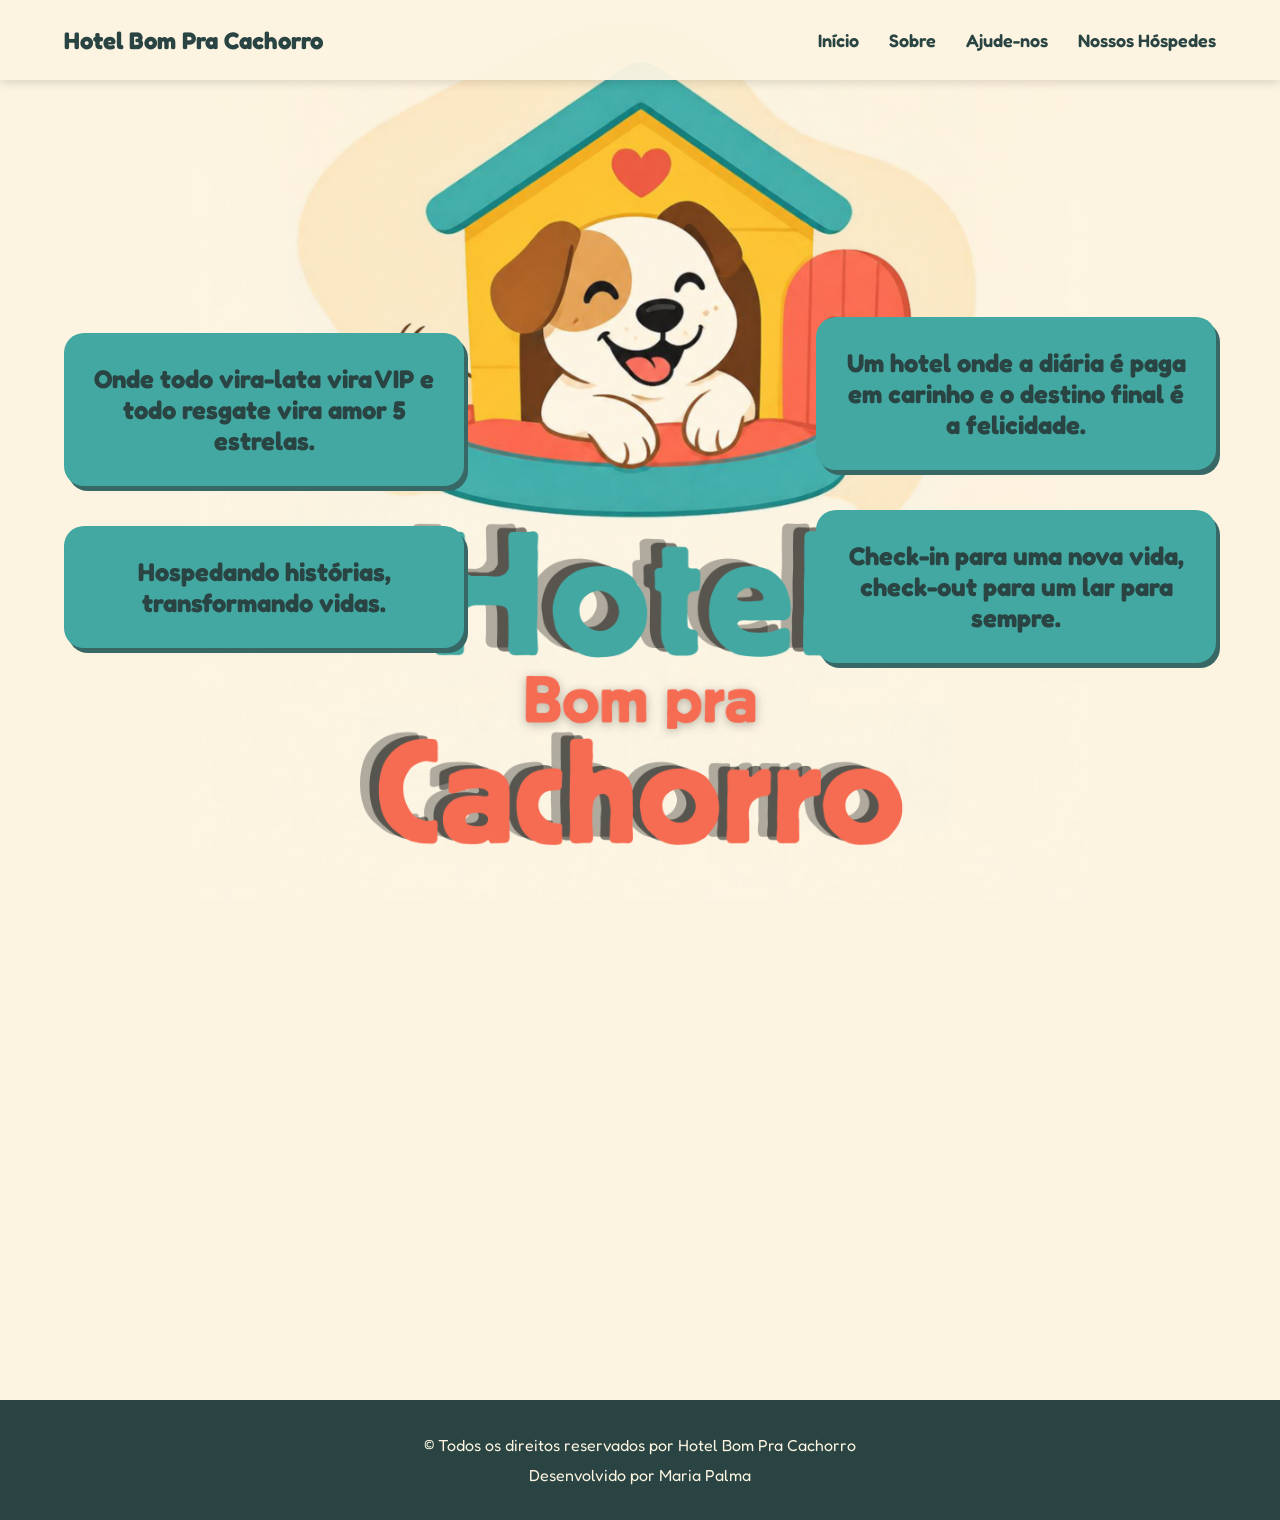
==== apoio.html @ 2344f5b2 "Add files via upload" ====
<!DOCTYPE html>
<html lang="pt-BR">

<head>
    <meta charset="UTF-8">
    <meta name="viewport" content="width=device-width, initial-scale=1.0">

    <link rel="stylesheet" href="style.css">

    <link rel="preconnect" href="https://fonts.googleapis.com">
    <link rel="preconnect" href="https://fonts.gstatic.com" crossorigin>

    <link href="https://fonts.googleapis.com/css2?family=Fredoka:wght@300..700&display=swap" rel="stylesheet">

    <title>Hotel Bom Pra Cachorro</title>
</head>

<body>

    <header>

        <nav>
            <div class="logo">
                Hotel Bom Pra Cachorro
            </div>

            <div class="menu">
                <a href="index.html">Início</a>
                <a href="#sobre">Sobre</a>
                <a href="apoio.html">Ajude-nos</a>
                <a href="cachorros.html">Nossos Hóspedes</a>
            </div>
        </nav>


        <section class="inicio">

            <div class="esquerda">

                <h1>
                    Onde todo vira-lata vira VIP
                    e todo resgate vira amor 5 estrelas.
                </h1>

                <h1>
                    Hospedando histórias,
                    transformando vidas.
                </h1>

            </div>


            <div class="direita">

                <h1>
                    Um hotel onde a diária é paga em carinho
                    e o destino final é a felicidade.
                </h1>

                <h1>
                    Check-in para uma nova vida,
                    check-out para um lar para sempre.
                </h1>

            </div>

        </section>

    </header>


    <main>

        <section id="sobre">
 
        </section>

    </main>

    <footer id="contato">
        <p>© Todos os direitos reservados por Hotel Bom Pra Cachorro</p>
        <p>Desenvolvido por Maria Palma</p>
    </footer>

</body>

</html>
---- style.css ----
* {
    margin: 0;
    padding: 0;
    box-sizing: border-box;
}
html {
    scroll-behavior: smooth;
}


body {
    font-family: "Fredoka", sans-serif;
    background-color: #fcf4e1;
    color: #294442;
}

/* PÁGINA INICIO E SOBRE E GERAIS */

/*HEADER*/

header {
    min-height: 100vh;

    background-color: #fcf4e1;
    background-image: url("./img/logo.png");
    background-repeat: no-repeat;
    background-position: center;
    background-size: contain;

    position: relative;
}


/*NAV*/

nav {
    position: sticky;
    top: 0;
    z-index: 1000;

    width: 100%;
    min-height: 80px;

    display: flex;
    align-items: center;
    justify-content: space-between;

    padding: 15px 5%;

    background-color: rgba(252, 244, 225, 0.95);

    box-shadow: 0 2px 10px rgba(0, 0, 0, 0.15);
}


/* LOGO / NOME */

.logo {
    font-size: 24px;
    font-weight: 700;

    color: #294442;

    white-space: nowrap;
}


/* MENU */

.menu {
    display: flex;
    align-items: center;
    gap: 30px;
}


.menu a {
    color: #294442;

    text-decoration: none;

    font-size: 18px;
    font-weight: 600;

    transition: 0.5s;
}


.menu a:hover {
    color: #f66c52;
}


/*INICIO*/

.inicio {
    min-height: calc(100vh - 80px);

    display: flex;
    justify-content: space-between;
    align-items: center;

    gap: 40px;

    padding: 60px 5%;
}


/*TEXTOS LATERAIS*/

.esquerda,
.direita {
    width: 35%;

    display: flex;
    flex-direction: column;

    gap: 40px;
}


.esquerda {
    display: flex;
    align-items: flex-start;
    justify-content: space-around;
}


.direita {
    align-items: flex-end;
}


/*FRASES*/

.inicio h1 {
    width: min(400px, 100%);

    padding: 30px;

    font-size: clamp(18px, 2vw, 26px);

    text-align: center;

    color: #294442;

    background-color: #44a8a2;

    border-radius: 20px;

    box-shadow: 4px 5px 0 #376865;

    transition:
        transform 0.3s ease,
        background-color 0.3s ease,
        color 0.3s ease;
}


.inicio h1:hover {
    background-color: #f66c52;

    color: #fcf4e1;

    transform: scale(1.05);
}


/*MAIN*/

main {
    width: 100%;
}


#sobre {
    min-height: 500px;

    padding: 80px 8%;

    display: flex;
    flex-direction: column;
    gap: 10px;

    justify-content: center;
    align-items: center;

    text-align: center;
}

.missao{
    display: flex;
    flex-direction: column;
    padding: 30px;
    gap: 20px;
    font-size: larger;
}

.missao ul{
    display: flex;
    flex-direction: column;
    list-style-type: none;
    align-items: flex-start;
    gap: 10px;
}

ul li::before{
    content: "→ ";

}
#pedido{
    font-size: 25px;
    list-style-type: none;
}

#ajuda{
    display: flex;
    flex-direction: column;
    align-items: center;
    justify-content: center;
    margin-top: 50px;
}

.missao a{
    background-color:#294442;
    padding: 10px;
    width: 170px;
    margin-top: 20px;
    color: #fcf4e1;
    border-radius: 6%;
    box-shadow: 2px 2px 2px 2px #294442;
    text-decoration: none;
    font-size: larger;
    letter-spacing: 2px;

    transition:
    transform 0.3s ease,
    background-color 0.3s ease,
    color 0.3s ease;

}

.missao a:hover{
    background-color: #376865;
    transform: scale(1.05);

}


main h2 {
    margin-bottom: 20px;

    font-size: clamp(28px, 4vw, 45px);
}


main p {
    max-width: 700px;

    font-size: 20px;
    line-height: 1.6;
}


/*FOOTER*/

footer {
    min-height: 120px;

    display: flex;
    align-items: center;
    justify-content: center;
    flex-direction: column;
    gap: 10px;

    padding: 30px;

    text-align: center;

    background-color: #294442;

    color: #fcf4e1;
}



/* APOIO */


/* HÓSPEDES */



/*---IPAD---*/

@media (max-width: 1024px) {

    nav {
        padding: 15px 4%;
    }


    .menu {
        gap: 20px;
    }


    .menu a {
        font-size: 16px;
    }


    .inicio {
        gap: 20px;
        padding: 50px 4%;
        margin-top: -200px;

    }


    .esquerda,
    .direita {
        width: 32%;
    }


    .inicio h1 {
        padding: 25px;

        font-size: 20px;
    }

}


/*---CELULAR---*/

@media (max-width: 768px) {

    header {
        min-height: auto;

        background-size: 80%;
        background-position: center 100px;
    }

    nav {
        min-height: 70px;

        padding: 12px 20px;

        flex-direction: column;

        gap: 10px;
    }

    .logo {
        font-size: 20px;
    }

    .menu {
        width: 100%;

        justify-content: center;

        gap: 15px;
    }

    .menu a {
        font-size: 14px;
    }

    .inicio {
        min-height: auto;

        flex-direction: column;

        padding: 400px 20px 60px;
        margin-top: 195px;

        gap: 30px;
    }


    .esquerda,
    .direita {
        width: 100%;

        align-items: center;

        gap: 25px;
    }


    .inicio h1 {
        width: 100%;

        max-width: 450px;

        padding: 25px;

        font-size: 19px;
    }

    #sobre{
        min-height: 400px;

        padding: 60px 25px;
    }


    main p {
        font-size: 18px;
    }

    footer {
        min-height: 100px;
    }

}
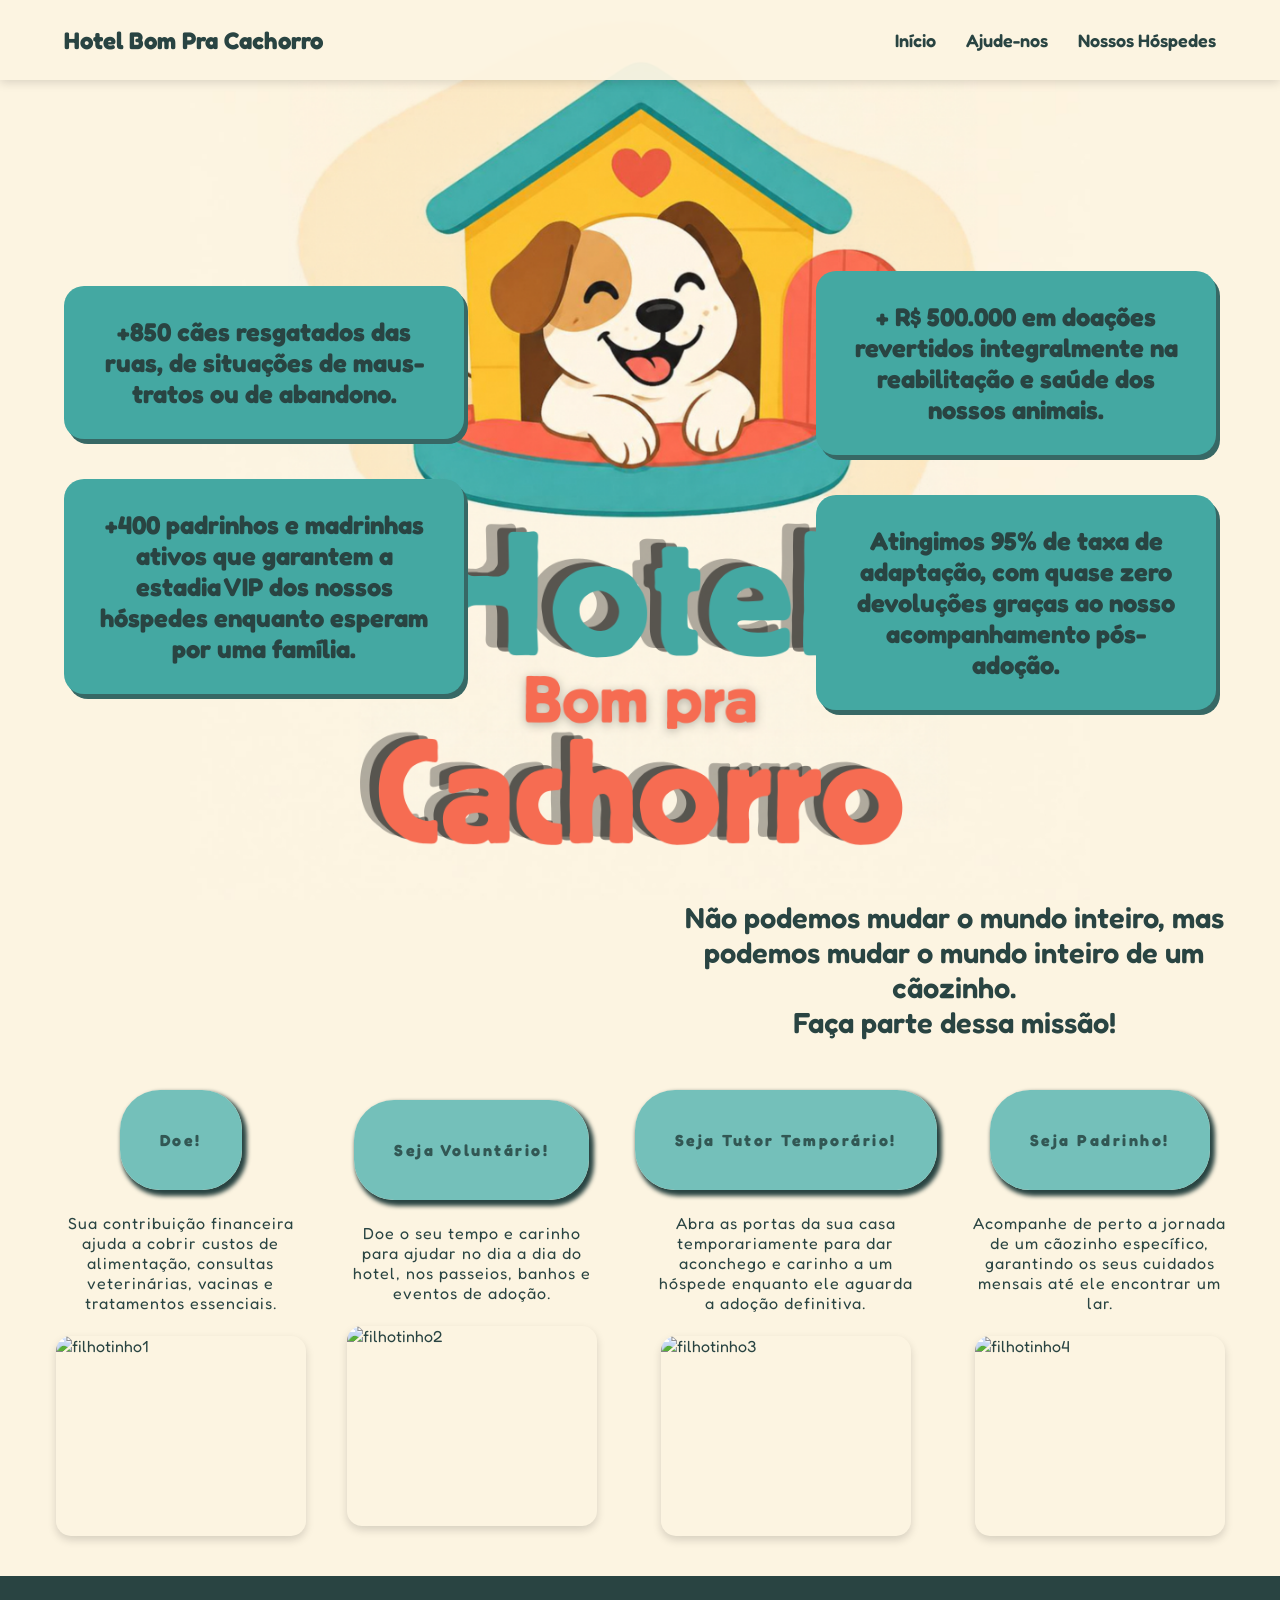
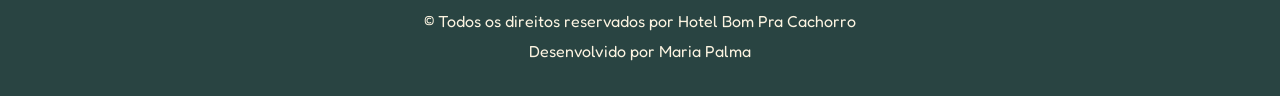
==== commit a448e17e: "Add files via upload" ====
--- a/apoio.html
+++ b/apoio.html
@@ -26,7 +26,6 @@
 
             <div class="menu">
                 <a href="index.html">Início</a>
-                <a href="#sobre">Sobre</a>
                 <a href="apoio.html">Ajude-nos</a>
                 <a href="cachorros.html">Nossos Hóspedes</a>
             </div>
@@ -38,13 +37,13 @@
             <div class="esquerda">
 
                 <h1>
-                    Onde todo vira-lata vira VIP
-                    e todo resgate vira amor 5 estrelas.
+                    +850 cães resgatados das ruas,
+                    de situações de maus-tratos ou de abandono.
                 </h1>
 
                 <h1>
-                    Hospedando histórias,
-                    transformando vidas.
+                    +400 padrinhos e madrinhas ativos que garantem a estadia VIP
+                    dos nossos hóspedes enquanto esperam por uma família.
                 </h1>
 
             </div>
@@ -53,13 +52,13 @@
             <div class="direita">
 
                 <h1>
-                    Um hotel onde a diária é paga em carinho
-                    e o destino final é a felicidade.
+                    + R$ 500.000 em doações revertidos integralmente na
+                    reabilitação e saúde dos nossos animais.
                 </h1>
 
                 <h1>
-                    Check-in para uma nova vida,
-                    check-out para um lar para sempre.
+                    Atingimos 95% de taxa de adaptação, com quase zero devoluções
+                    graças ao nosso acompanhamento pós-adoção.
                 </h1>
 
             </div>
@@ -68,14 +67,57 @@
 
     </header>
 
+    <h1 id="titulo-apoio">
+        Não podemos mudar o mundo inteiro, mas podemos mudar o mundo inteiro de um cãozinho. <br> Faça parte dessa missão!
+    </h1>
 
-    <main>
+    <section class="cards">
 
-        <section id="sobre">
- 
-        </section>
 
-    </main>
+        <div class="card-conteudo">
+            <a href="./apoio/doar.html">Doe!</a>
+            <p>
+                Sua contribuição financeira ajuda a cobrir custos de alimentação, consultas veterinárias, vacinas e
+                tratamentos essenciais.
+            </p>
+            <img src="./img/d1.jpeg" alt="filhotinho1">
+        </div>
+
+        <div class="card-conteudo">
+            <a href="./apoio/voluntario.html">Seja Voluntário!</a>
+            <p>
+                Doe o seu tempo e carinho para ajudar no dia a dia do hotel, nos passeios, banhos e eventos de adoção.
+            </p>
+            <img src="./img/d2.jpg" alt="filhotinho2">
+
+        </div>
+
+        <div class="card-conteudo">
+            <a href="./apoio/lar.html">Seja Tutor Temporário!</a>
+            <p>
+                Abra as portas da sua casa temporariamente para dar aconchego e carinho a um hóspede enquanto ele
+                aguarda a adoção definitiva.
+            </p>
+            <img src="./img/d3.jpg" alt="filhotinho3">
+
+        </div>
+
+        <div class="card-conteudo">
+            <a href="./apoio/padrinho.html">Seja Padrinho!</a>
+            <p>
+                Acompanhe de perto a jornada de um cãozinho específico, garantindo os seus cuidados mensais até ele
+                encontrar um lar.
+            </p>
+                    <img src="./img/d4.jpg" alt="filhotinho4">
+
+        </div>
+
+
+    </section>
+
+
+
+
 
     <footer id="contato">
         <p>© Todos os direitos reservados por Hotel Bom Pra Cachorro</p>
--- a/style.css
+++ b/style.css
@@ -172,36 +172,44 @@
     width: 100%;
 }
 
-
 #sobre {
     min-height: 500px;
-
-    padding: 80px 8%;
-
-    display: flex;
-    flex-direction: column;
-    gap: 10px;
-
+    padding: 60px 20px;
+    display: flex;
+    flex-direction: column;
+    gap: 20px;
     justify-content: center;
     align-items: center;
-
     text-align: center;
 }
 
-.missao{
-    display: flex;
-    flex-direction: column;
-    padding: 30px;
-    gap: 20px;
+.missao {
+    display: flex;
+    flex-direction: column;
+    align-items: center;
+    padding: 10px;
+    gap: 40px;
     font-size: larger;
-}
-
-.missao ul{
+    margin: 30px 0;
+    width: 100%;
+}
+
+.missao ul {
     display: flex;
     flex-direction: column;
     list-style-type: none;
     align-items: flex-start;
     gap: 10px;
+    background-color: #6fbeb9f6;
+    max-width: 650px;
+    width: 100%;      
+    padding: 30px;
+    border-radius: 40px;
+    transition: background-color 0.3s ease;
+}
+
+.missao ul:hover{
+    background-color:#44a8a2;
 }
 
 ul li::before{
@@ -218,7 +226,7 @@
     flex-direction: column;
     align-items: center;
     justify-content: center;
-    margin-top: 50px;
+    margin-top: 60px;
 }
 
 .missao a{
@@ -227,7 +235,7 @@
     width: 170px;
     margin-top: 20px;
     color: #fcf4e1;
-    border-radius: 6%;
+    border-radius: 40px;
     box-shadow: 2px 2px 2px 2px #294442;
     text-decoration: none;
     font-size: larger;
@@ -286,8 +294,335 @@
 
 /* APOIO */
 
+#titulo-apoio{
+    text-align: center;
+    font-weight: 600;
+    font-size: 29px;
+    width: 20em;
+    margin-left: 22.9em;
+    margin-bottom: 50px;
+}
+
+.cards{
+    display: flex;
+    gap: 10px;
+    justify-content: space-around;
+
+
+margin: 40px;
+}
+
+.cards a{
+    background-color: #6fbeb9f6;
+    text-decoration: none;
+    color: #325754;
+    font-weight: 700;
+    border-radius: 40px;
+    box-shadow: 3px 4px 4px 2px #294442;
+    padding: 40px;
+    letter-spacing: 2.5px;
+
+    
+}
+.card-conteudo img {
+    width: 250px;          
+    height: 200px;         
+    object-fit: cover;      
+    border-radius: 15px;  
+    box-shadow: 0 4px 8px rgba(0, 0, 0, 0.15); 
+}
+
+.card-conteudo{
+    display: flex;
+    flex-direction: column;
+    justify-content: center;
+    align-items: center;
+    gap: 23px;
+}
+
+.cards a:hover{
+background-color: #44a8a2;
+}
+.card-conteudo p {
+    width: 16em;
+    text-align: center;
+    letter-spacing: 1px;
+}
+
+.apoio-form-page {
+    margin: 0;
+    padding: 0;
+    box-sizing: border-box;
+    font-family: "Fredoka", sans-serif;
+    background-color: #fcf4e1;
+    color: #294442;
+    min-height: 100vh;
+}
+
+.apoio-form-page *,
+.apoio-form-page *::before,
+.apoio-form-page *::after {
+    box-sizing: border-box;
+}
+
+.apoio-form-page a {
+    color: inherit;
+}
+
+.apoio-form-header {
+    width: 100%;
+    background-color: #fcf4e1;
+    border-bottom: 3px solid #44a8a2;
+}
+
+.apoio-form-nav {
+    width: 100%;
+    min-height: 78px;
+    padding: 15px 6%;
+    display: flex;
+    align-items: center;
+    justify-content: space-between;
+    gap: 25px;
+}
+
+.apoio-form-logo {
+    font-size: 24px;
+    font-weight: 700;
+    white-space: nowrap;
+}
+
+.apoio-form-menu {
+    display: flex;
+    align-items: center;
+    gap: 22px;
+    flex-wrap: wrap;
+    justify-content: flex-end;
+}
+
+.apoio-form-menu-link {
+    text-decoration: none;
+    font-size: 17px;
+    font-weight: 600;
+    transition: 0.3s;
+}
+
+.apoio-form-menu-link:hover {
+    color: #f66c52;
+}
+
+.apoio-form-main {
+    width: min(100% - 40px, 1050px);
+    margin: 0 auto;
+    padding: 55px 0 70px;
+}
+
+.apoio-form-intro {
+    text-align: center;
+    margin-bottom: 35px;
+}
+
+.apoio-form-titulo {
+    margin: 0 0 15px;
+    font-size: clamp(30px, 5vw, 46px);
+    color: #294442;
+}
+
+.apoio-form-subtitulo {
+    max-width: 720px;
+    margin: 0 auto;
+    font-size: 18px;
+    line-height: 1.6;
+}
+
+.apoio-form-card {
+    background-color: #ffffff;
+    border: 2px solid #6fbeb9;
+    border-radius: 25px;
+    padding: clamp(22px, 4vw, 40px);
+    box-shadow: 5px 6px 0 #376865;
+    margin-bottom: 30px;
+}
+
+.apoio-form-card-title {
+    margin: 0 0 22px;
+    font-size: 27px;
+    color: #294442;
+}
+
+.apoio-form-fieldset {
+    border: 0;
+    margin: 0;
+    padding: 0;
+}
+
+.apoio-form-legend {
+    font-size: 22px;
+    font-weight: 700;
+    margin-bottom: 20px;
+}
+
+.apoio-form-grid {
+    display: grid;
+    grid-template-columns: repeat(2, minmax(0, 1fr));
+    gap: 20px;
+}
+
+.apoio-form-field {
+    display: flex;
+    flex-direction: column;
+    gap: 8px;
+}
+
+.apoio-form-field-full {
+    grid-column: 1 / -1;
+}
+
+.apoio-form-label {
+    font-size: 17px;
+    font-weight: 600;
+}
+
+.apoio-form-input,
+.apoio-form-select,
+.apoio-form-textarea {
+    width: 100%;
+    border: 2px solid #b8d9d6;
+    border-radius: 12px;
+    padding: 13px 15px;
+    background-color: #fcf4e1;
+    color: #294442;
+    font-family: inherit;
+    font-size: 16px;
+    outline: none;
+    transition: 0.3s;
+}
+
+.apoio-form-input:focus,
+.apoio-form-select:focus,
+.apoio-form-textarea:focus {
+    border-color: #44a8a2;
+    box-shadow: 0 0 0 3px rgba(68, 168, 162, 0.15);
+}
+
+.apoio-form-textarea {
+    min-height: 120px;
+    resize: vertical;
+}
+
+.apoio-form-radio-group,
+.apoio-form-check-group {
+    display: flex;
+    flex-wrap: wrap;
+    gap: 12px 22px;
+    padding-top: 5px;
+}
+
+.apoio-form-option {
+    display: flex;
+    align-items: center;
+    gap: 8px;
+    font-size: 16px;
+}
+
+.apoio-form-option input {
+    accent-color: #44a8a2;
+}
+
+.apoio-form-info {
+    background-color: #d9efec;
+    border-left: 6px solid #44a8a2;
+    border-radius: 12px;
+    padding: 18px 20px;
+    margin-bottom: 25px;
+}
+
+.apoio-form-info-title {
+    margin: 0 0 8px;
+    font-size: 21px;
+}
+
+.apoio-form-info-text {
+    margin: 0;
+    line-height: 1.55;
+}
+
+.apoio-form-highlight {
+    background-color: #fff1ed;
+    border: 2px solid #f66c52;
+    border-radius: 15px;
+    padding: 20px;
+    margin-top: 20px;
+}
+
+.apoio-form-highlight-title {
+    margin: 0 0 10px;
+    color: #c84e3a;
+    font-size: 21px;
+}
+
+.apoio-form-highlight-value {
+    display: block;
+    word-break: break-word;
+    font-size: 19px;
+    font-weight: 700;
+}
+
+.apoio-form-submit {
+    display: inline-block;
+    border: 0;
+    border-radius: 35px;
+    padding: 15px 32px;
+    background-color: #294442;
+    color: #fcf4e1;
+    font-family: inherit;
+    font-size: 18px;
+    font-weight: 700;
+    letter-spacing: 1px;
+    cursor: pointer;
+    transition: 0.3s;
+}
+
+.apoio-form-submit:hover {
+    background-color: #f66c52;
+    transform: translateY(-2px);
+}
+
+.apoio-form-actions {
+    display: flex;
+    justify-content: center;
+    margin-top: 30px;
+}
+
+.apoio-form-back {
+    display: inline-block;
+    margin-top: 25px;
+    text-decoration: none;
+    font-weight: 600;
+}
+
+.apoio-form-back:hover {
+    color: #f66c52;
+}
+
+.apoio-form-footer {
+    min-height: 120px;
+    padding: 30px 20px;
+    background-color: #294442;
+    color: #fcf4e1;
+    text-align: center;
+    display: flex;
+    flex-direction: column;
+    justify-content: center;
+    gap: 8px;
+}
+
+.apoio-form-footer-text {
+    margin: 0;
+}
+
 
 /* HÓSPEDES */
+
 
 
 
@@ -376,7 +711,7 @@
         flex-direction: column;
 
         padding: 400px 20px 60px;
-        margin-top: 195px;
+        margin-top: 70px;
 
         gap: 30px;
     }
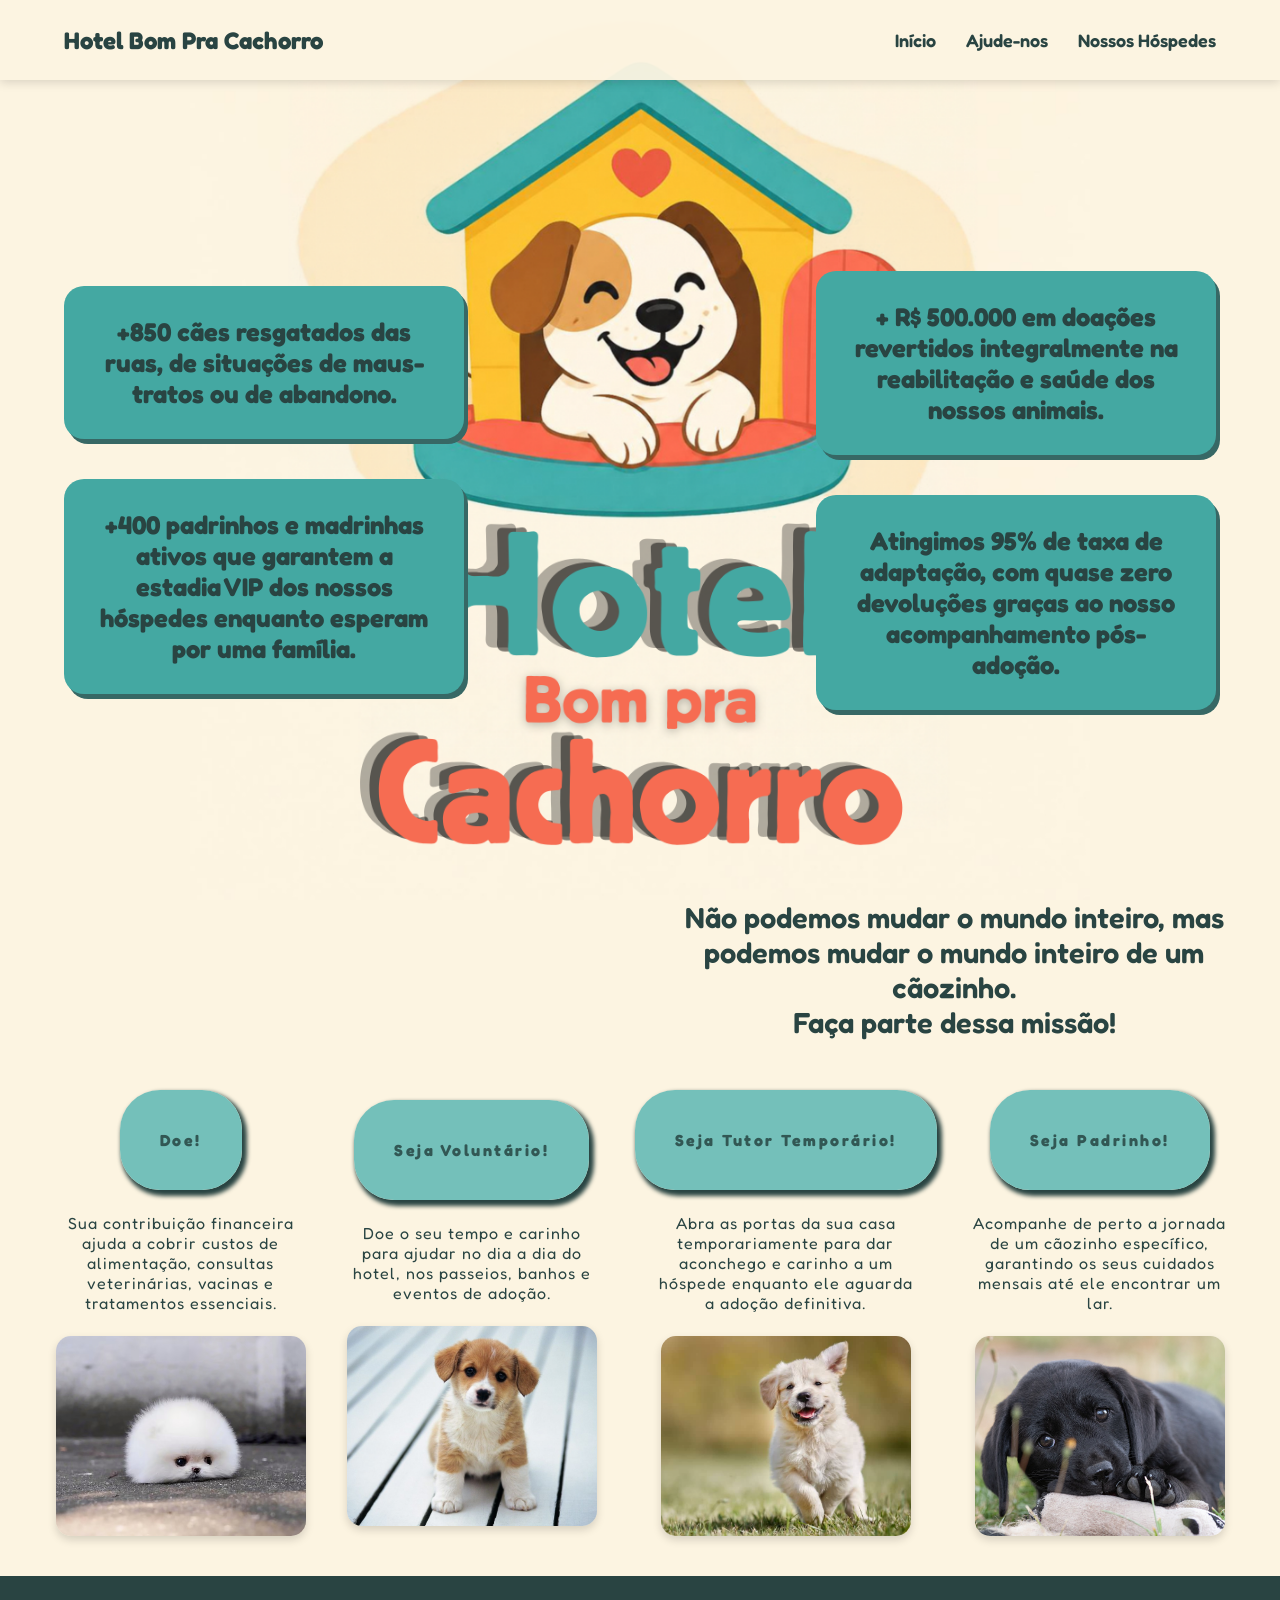
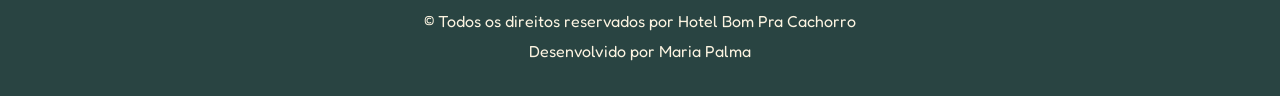
==== commit acb06370: "Add files via upload" ====
--- a/apoio.html
+++ b/apoio.html
@@ -112,12 +112,7 @@
 
         </div>
 
-
     </section>
-
-
-
-
 
     <footer id="contato">
         <p>© Todos os direitos reservados por Hotel Bom Pra Cachorro</p>
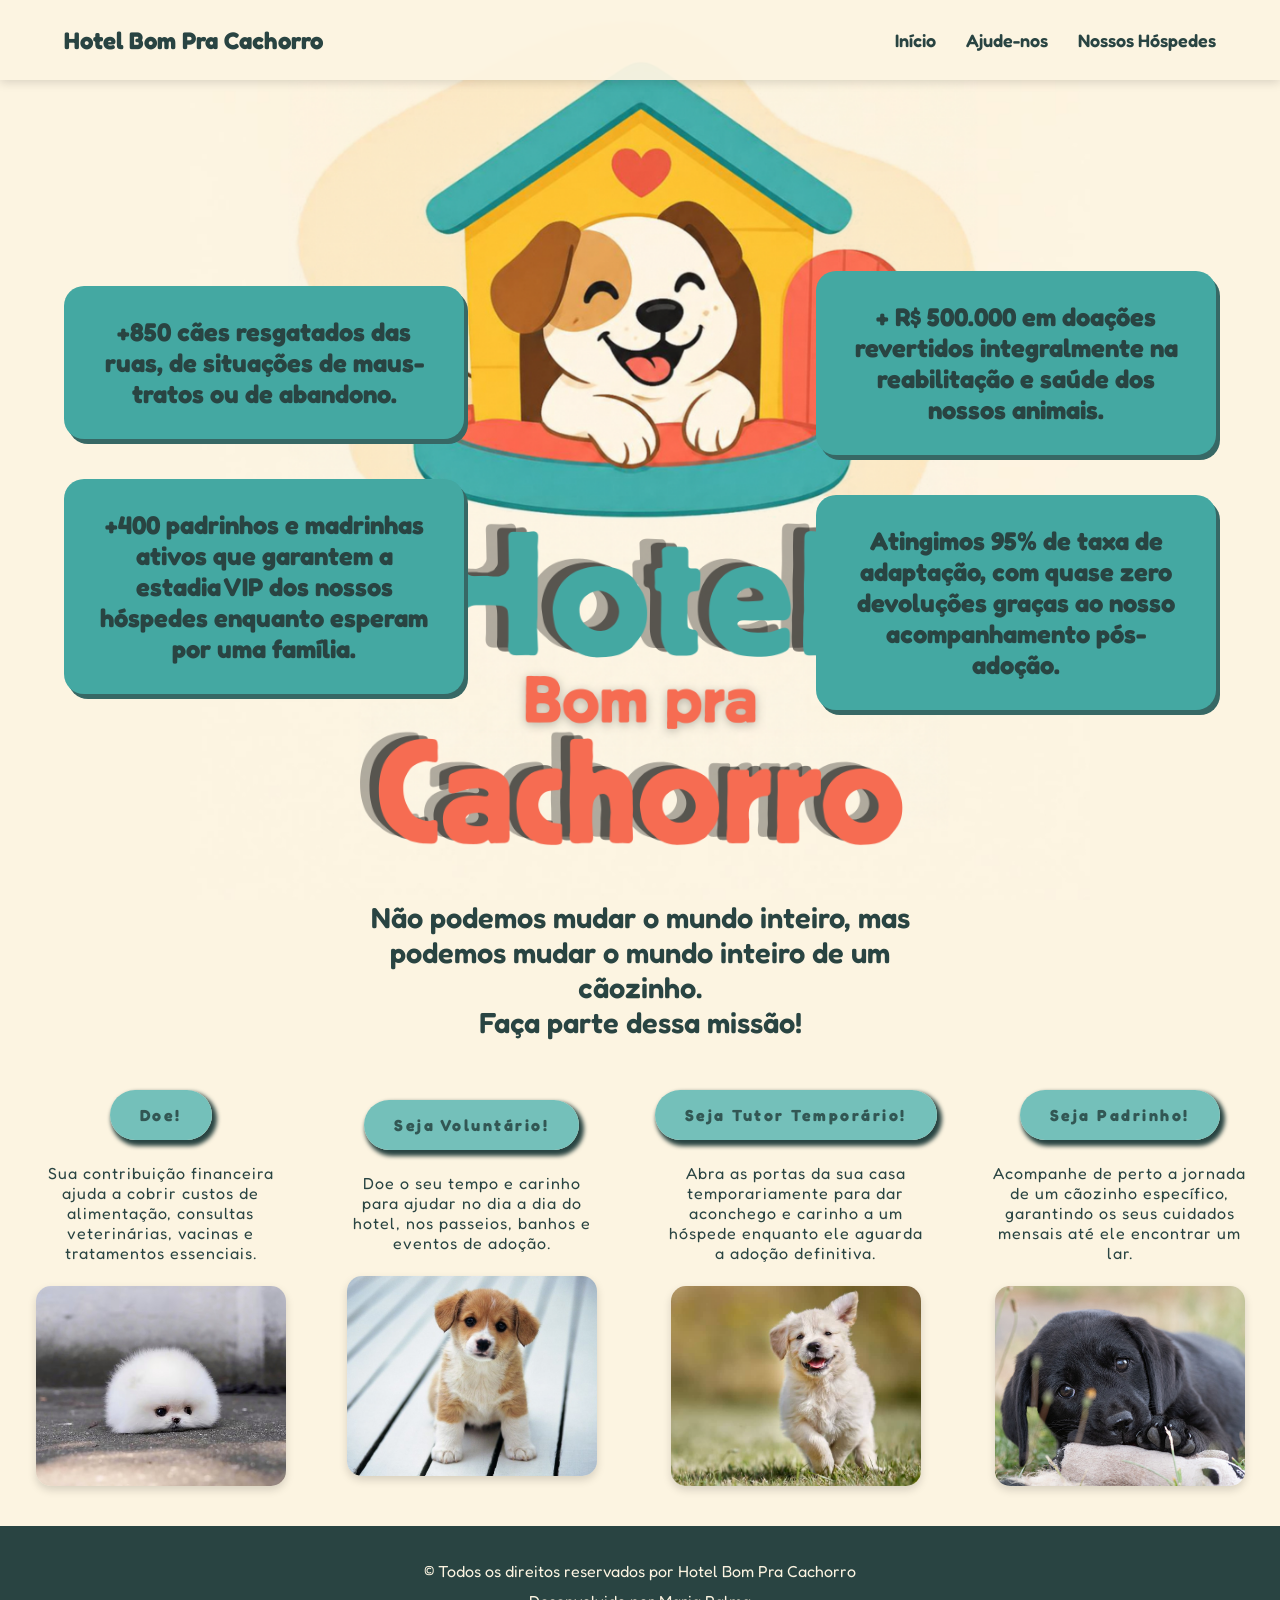
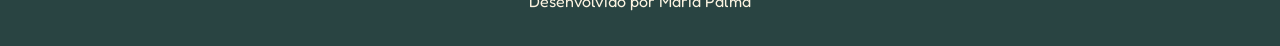
==== commit 945cfb53: "Add files via upload" ====
--- a/apoio.html
+++ b/apoio.html
@@ -27,7 +27,7 @@
             <div class="menu">
                 <a href="index.html">Início</a>
                 <a href="apoio.html">Ajude-nos</a>
-                <a href="cachorros.html">Nossos Hóspedes</a>
+                <a href="./carrossel_cachorro/cachorros.html">Nossos Hóspedes</a>
             </div>
         </nav>
 
--- a/style.css
+++ b/style.css
@@ -6,17 +6,16 @@
 html {
     scroll-behavior: smooth;
 }
-
-
 body {
     font-family: "Fredoka", sans-serif;
     background-color: #fcf4e1;
     color: #294442;
-}
-
-/* PÁGINA INICIO E SOBRE E GERAIS */
-
-/*HEADER*/
+    overflow-x: hidden;
+}
+
+/* ----- PÁGINA INICIO E SOBRE E GERAIS ------ */
+
+/*header*/
 
 header {
     min-height: 100vh;
@@ -31,8 +30,7 @@
 }
 
 
-/*NAV*/
-
+/*nav*/
 nav {
     position: sticky;
     top: 0;
@@ -53,8 +51,7 @@
 }
 
 
-/* LOGO / NOME */
-
+/* logo*/
 .logo {
     font-size: 24px;
     font-weight: 700;
@@ -65,14 +62,12 @@
 }
 
 
-/* MENU */
-
+/* menu */
 .menu {
     display: flex;
     align-items: center;
     gap: 30px;
 }
-
 
 .menu a {
     color: #294442;
@@ -85,14 +80,12 @@
     transition: 0.5s;
 }
 
-
 .menu a:hover {
     color: #f66c52;
 }
 
 
-/*INICIO*/
-
+/*inicio*/
 .inicio {
     min-height: calc(100vh - 80px);
 
@@ -106,8 +99,7 @@
 }
 
 
-/*TEXTOS LATERAIS*/
-
+/*texto lateral*/
 .esquerda,
 .direita {
     width: 35%;
@@ -118,21 +110,18 @@
     gap: 40px;
 }
 
-
 .esquerda {
     display: flex;
     align-items: flex-start;
     justify-content: space-around;
 }
 
-
 .direita {
     align-items: flex-end;
 }
 
 
-/*FRASES*/
-
+/*frases*/
 .inicio h1 {
     width: min(400px, 100%);
 
@@ -156,7 +145,6 @@
         color 0.3s ease;
 }
 
-
 .inicio h1:hover {
     background-color: #f66c52;
 
@@ -166,8 +154,7 @@
 }
 
 
-/*MAIN*/
-
+/*main*/
 main {
     width: 100%;
 }
@@ -254,14 +241,12 @@
 
 }
 
-
 main h2 {
     margin-bottom: 20px;
 
     font-size: clamp(28px, 4vw, 45px);
 }
 
-
 main p {
     max-width: 700px;
 
@@ -270,8 +255,7 @@
 }
 
 
-/*FOOTER*/
-
+/*footer*/
 footer {
     min-height: 120px;
 
@@ -292,24 +276,23 @@
 
 
 
-/* APOIO */
+/* ----- APOIO ----- */
 
 #titulo-apoio{
     text-align: center;
     font-weight: 600;
     font-size: 29px;
-    width: 20em;
-    margin-left: 22.9em;
-    margin-bottom: 50px;
+    width: min(90%, 20em);
+    margin: 0 auto 50px auto;
 }
 
 .cards{
     display: flex;
-    gap: 10px;
+    gap: 30px;
     justify-content: space-around;
-
-
-margin: 40px;
+    flex-wrap: wrap;
+
+    margin: 40px 20px;
 }
 
 .cards a{
@@ -319,9 +302,9 @@
     font-weight: 700;
     border-radius: 40px;
     box-shadow: 3px 4px 4px 2px #294442;
-    padding: 40px;
+    padding: 15px 30px;
     letter-spacing: 2.5px;
-
+    transition: background-color 0.3s ease;
     
 }
 .card-conteudo img {
@@ -345,412 +328,387 @@
 }
 .card-conteudo p {
     width: 16em;
+    max-width: 100%;
     text-align: center;
     letter-spacing: 1px;
 }
 
-.apoio-form-page {
-    margin: 0;
-    padding: 0;
-    box-sizing: border-box;
-    font-family: "Fredoka", sans-serif;
+
+
+/* ----- HÓSPEDES ----- */
+
+#titulo-cachorro{
+    text-align: center;
+    font-weight: 600;
+    font-size: 29px;
+    width: min(90%, 20em);
+    margin: 0 auto 50px auto;
+}
+
+.carrossel {
+    position: relative;
+    max-width: 80em;
+    min-height: 45em;
+    margin: 0 auto 100px;
     background-color: #fcf4e1;
+}
+
+.carrossel-container {
+    display: flex;
+    width: 100%;
+    justify-content: center;
+    align-items: center;
+}
+
+.slide {
+    display: none;
+    width: 100%;
+    min-height: 45em;
+    align-items: center;
+    justify-content: center;
+    gap: 30px;
+    padding: 20px 70px 60px;
+}
+
+.slide.ativo {
+    display: flex;
+}
+
+.slide-texto {
+    flex: 1;
+    min-width: 0;
+    margin: 50px 0;
+    display: flex;
+    flex-direction: column;
+    align-items: center;
+    justify-content: center;
+    text-align: center;
+}
+
+.slide-texto h2 {
+    width: 100%;
+    margin-bottom: 20px;
+    font-size: 40px;
     color: #294442;
-    min-height: 100vh;
-}
-
-.apoio-form-page *,
-.apoio-form-page *::before,
-.apoio-form-page *::after {
-    box-sizing: border-box;
-}
-
-.apoio-form-page a {
-    color: inherit;
-}
-
-.apoio-form-header {
+    text-align: center;
+}
+
+.slide-texto p {
+    max-width: 100%;
+    margin-bottom: 25px;
+    font-size: 24px;
+    line-height: 1.6;
+    color: #325754;
+    text-align: center;
+}
+
+.slide-imagem {
+    flex: 1;
+    min-width: 0;
+    height: 680px;
+    padding: 100px;
+    overflow: hidden;
+    display: flex;
+    align-items: center;
+    justify-content: center;
+}
+
+.slide-imagem img {
     width: 100%;
-    background-color: #fcf4e1;
-    border-bottom: 3px solid #44a8a2;
-}
-
-.apoio-form-nav {
-    width: 100%;
-    min-height: 78px;
-    padding: 15px 6%;
-    display: flex;
-    align-items: center;
-    justify-content: space-between;
-    gap: 25px;
-}
-
-.apoio-form-logo {
-    font-size: 24px;
-    font-weight: 700;
-    white-space: nowrap;
-}
-
-.apoio-form-menu {
-    display: flex;
-    align-items: center;
-    gap: 22px;
-    flex-wrap: wrap;
-    justify-content: flex-end;
-}
-
-.apoio-form-menu-link {
-    text-decoration: none;
-    font-size: 17px;
-    font-weight: 600;
-    transition: 0.3s;
-}
-
-.apoio-form-menu-link:hover {
-    color: #f66c52;
-}
-
-.apoio-form-main {
-    width: min(100% - 40px, 1050px);
-    margin: 0 auto;
-    padding: 55px 0 70px;
-}
-
-.apoio-form-intro {
-    text-align: center;
-    margin-bottom: 35px;
-}
-
-.apoio-form-titulo {
-    margin: 0 0 15px;
-    font-size: clamp(30px, 5vw, 46px);
-    color: #294442;
-}
-
-.apoio-form-subtitulo {
-    max-width: 720px;
-    margin: 0 auto;
-    font-size: 18px;
-    line-height: 1.6;
-}
-
-.apoio-form-card {
-    background-color: #ffffff;
-    border: 2px solid #6fbeb9;
-    border-radius: 25px;
-    padding: clamp(22px, 4vw, 40px);
-    box-shadow: 5px 6px 0 #376865;
-    margin-bottom: 30px;
-}
-
-.apoio-form-card-title {
-    margin: 0 0 22px;
-    font-size: 27px;
-    color: #294442;
-}
-
-.apoio-form-fieldset {
-    border: 0;
-    margin: 0;
-    padding: 0;
-}
-
-.apoio-form-legend {
-    font-size: 22px;
-    font-weight: 700;
-    margin-bottom: 20px;
-}
-
-.apoio-form-grid {
-    display: grid;
-    grid-template-columns: repeat(2, minmax(0, 1fr));
-    gap: 20px;
-}
-
-.apoio-form-field {
-    display: flex;
-    flex-direction: column;
-    gap: 8px;
-}
-
-.apoio-form-field-full {
-    grid-column: 1 / -1;
-}
-
-.apoio-form-label {
-    font-size: 17px;
-    font-weight: 600;
-}
-
-.apoio-form-input,
-.apoio-form-select,
-.apoio-form-textarea {
-    width: 100%;
-    border: 2px solid #b8d9d6;
-    border-radius: 12px;
-    padding: 13px 15px;
-    background-color: #fcf4e1;
-    color: #294442;
-    font-family: inherit;
-    font-size: 16px;
-    outline: none;
-    transition: 0.3s;
-}
-
-.apoio-form-input:focus,
-.apoio-form-select:focus,
-.apoio-form-textarea:focus {
-    border-color: #44a8a2;
-    box-shadow: 0 0 0 3px rgba(68, 168, 162, 0.15);
-}
-
-.apoio-form-textarea {
-    min-height: 120px;
-    resize: vertical;
-}
-
-.apoio-form-radio-group,
-.apoio-form-check-group {
-    display: flex;
-    flex-wrap: wrap;
-    gap: 12px 22px;
-    padding-top: 5px;
-}
-
-.apoio-form-option {
-    display: flex;
-    align-items: center;
-    gap: 8px;
-    font-size: 16px;
-}
-
-.apoio-form-option input {
-    accent-color: #44a8a2;
-}
-
-.apoio-form-info {
-    background-color: #d9efec;
-    border-left: 6px solid #44a8a2;
-    border-radius: 12px;
-    padding: 18px 20px;
-    margin-bottom: 25px;
-}
-
-.apoio-form-info-title {
-    margin: 0 0 8px;
-    font-size: 21px;
-}
-
-.apoio-form-info-text {
-    margin: 0;
-    line-height: 1.55;
-}
-
-.apoio-form-highlight {
-    background-color: #fff1ed;
-    border: 2px solid #f66c52;
-    border-radius: 15px;
-    padding: 20px;
-    margin-top: 20px;
-}
-
-.apoio-form-highlight-title {
-    margin: 0 0 10px;
-    color: #c84e3a;
-    font-size: 21px;
-}
-
-.apoio-form-highlight-value {
+    height: 100%;
+    border-radius: 40px;
+    box-shadow: 2px 2px 2px 2px #333333;
     display: block;
-    word-break: break-word;
-    font-size: 19px;
-    font-weight: 700;
-}
-
-.apoio-form-submit {
-    display: inline-block;
-    border: 0;
-    border-radius: 35px;
-    padding: 15px 32px;
+    object-fit: cover;
+}
+
+.anterior,
+.proximo {
+    position: absolute;
+    top: 50%;
+    transform: translateY(-50%);
+    width: 60px;
+    height: 60px;
+    border: none;
+    border-radius: 50%;
     background-color: #294442;
     color: #fcf4e1;
-    font-family: inherit;
-    font-size: 18px;
-    font-weight: 700;
-    letter-spacing: 1px;
+    font-size: 20px;
     cursor: pointer;
-    transition: 0.3s;
-}
-
-.apoio-form-submit:hover {
-    background-color: #f66c52;
-    transform: translateY(-2px);
-}
-
-.apoio-form-actions {
-    display: flex;
-    justify-content: center;
-    margin-top: 30px;
-}
-
-.apoio-form-back {
-    display: inline-block;
-    margin-top: 25px;
-    text-decoration: none;
-    font-weight: 600;
-}
-
-.apoio-form-back:hover {
-    color: #f66c52;
-}
-
-.apoio-form-footer {
-    min-height: 120px;
-    padding: 30px 20px;
+    z-index: 2;
+}
+
+.anterior {
+    left: 5px;
+}
+
+.proximo {
+    right: 5px;
+}
+
+.anterior:hover,
+.proximo:hover {
+    background-color: #376865;
+}
+
+.indicadores {
+    position: absolute;
+    bottom: 15px;
+    left: 50%;
+    transform: translateX(-50%);
+    display: flex;
+    align-items: center;
+    justify-content: center;
+    gap: 12px;
+    z-index: 2;
+}
+
+.indicador {
+    width: 14px;
+    height: 14px;
+    flex-shrink: 0;
+    border: none;
+    border-radius: 50%;
+    background-color: #bbbbbb;
+    cursor: pointer;
+}
+
+.indicador.ativo {
     background-color: #294442;
-    color: #fcf4e1;
-    text-align: center;
-    display: flex;
-    flex-direction: column;
-    justify-content: center;
-    gap: 8px;
-}
-
-.apoio-form-footer-text {
-    margin: 0;
-}
-
-
-/* HÓSPEDES */
-
-
-
-
-/*---IPAD---*/
-
+}
+
+
+
+/* RESPONSIVIDADE */
+
+/*--- TABLET ---*/
 @media (max-width: 1024px) {
 
     nav {
         padding: 15px 4%;
     }
 
-
     .menu {
         gap: 20px;
     }
 
-
     .menu a {
         font-size: 16px;
     }
 
-
     .inicio {
         gap: 20px;
-        padding: 50px 4%;
-        margin-top: -200px;
-
-    }
-
+        padding: 40px 4%;
+    }
 
     .esquerda,
     .direita {
-        width: 32%;
-    }
-
+        width: 38%;
+    }
 
     .inicio h1 {
-        padding: 25px;
-
-        font-size: 20px;
-    }
-
-}
-
-
-/*---CELULAR---*/
-
+        padding: 22px;
+        font-size: 18px;
+    }
+
+    #titulo-apoio,
+    #titulo-cachorro {
+        font-size: 24px;
+    }
+
+    .carrossel {
+        max-width: 95%;
+        min-height: auto;
+    }
+
+    .slide {
+        padding: 20px 50px 60px;
+        min-height: auto;
+    }
+
+    .slide-imagem {
+        height: 450px;
+        padding: 20px;
+    }
+
+}
+
+
+/*--- celulares  ---*/
 @media (max-width: 768px) {
 
     header {
         min-height: auto;
-
-        background-size: 80%;
+        background-size: clamp(180px, 50vw, 300px);
         background-position: center 100px;
     }
 
     nav {
-        min-height: 70px;
-
-        padding: 12px 20px;
-
+        min-height: auto;
+        padding: 15px;
         flex-direction: column;
-
-        gap: 10px;
+        gap: 12px;
     }
 
     .logo {
         font-size: 20px;
+        white-space: normal;
+        text-align: center;
     }
 
     .menu {
         width: 100%;
-
         justify-content: center;
-
-        gap: 15px;
+        flex-wrap: wrap;
+        gap: 12px 18px;
     }
 
     .menu a {
-        font-size: 14px;
+        font-size: 15px;
     }
 
     .inicio {
         min-height: auto;
-
         flex-direction: column;
-
-        padding: 400px 20px 60px;
-        margin-top: 70px;
-
-        gap: 30px;
-    }
-
+        padding: 260px 20px 40px;
+        gap: 25px;
+    }
 
     .esquerda,
     .direita {
         width: 100%;
-
         align-items: center;
-
-        gap: 25px;
-    }
-
+        gap: 20px;
+    }
 
     .inicio h1 {
         width: 100%;
-
-        max-width: 450px;
-
-        padding: 25px;
-
-        font-size: 19px;
-    }
-
-    #sobre{
-        min-height: 400px;
-
-        padding: 60px 25px;
-    }
-
+        max-width: 100%;
+        padding: 20px 15px;
+        font-size: 16px;
+    }
+
+    #sobre {
+        min-height: auto;
+        padding: 40px 20px;
+    }
 
     main p {
-        font-size: 18px;
+        font-size: 16px;
+    }
+
+    .missao ul {
+        padding: 20px;
+        border-radius: 25px;
+    }
+
+    #pedido {
+        font-size: 20px;
+        text-align: center;
+    }
+
+    #titulo-apoio,
+    #titulo-cachorro {
+        font-size: 20px;
+        line-height: 1.4;
+        margin-bottom: 30px;
+    }
+
+    .cards {
+        margin: 20px 10px;
+        gap: 30px;
+    }
+
+    .card-conteudo img {
+        width: 100%;
+        max-width: 250px;
+        height: auto;
+        aspect-ratio: 5/4;
     }
 
     footer {
         min-height: 100px;
-    }
-
-}
-
+        padding: 20px 15px;
+        font-size: 14px;
+    }
+
+    .carrossel {
+        width: 100%;
+        min-height: auto;
+        margin-bottom: 60px;
+    }
+
+    .slide {
+        flex-direction: column;
+        min-height: auto;
+        gap: 15px;
+        padding: 20px 15px 65px;
+    }
+
+    .slide-texto {
+        width: 100%;
+        flex: none;
+        margin: 10px 0;
+    }
+
+    .slide-texto h2 {
+        font-size: 24px;
+    }
+
+    .slide-texto p {
+        font-size: 15px;
+    }
+
+    .slide-imagem {
+        width: 100%;
+        max-width: 320px;
+        height: auto;
+        aspect-ratio: 1 / 1;
+        padding: 0;
+    }
+
+    .anterior,
+    .proximo {
+        width: 40px;
+        height: 40px;
+        font-size: 16px;
+    }
+
+    .anterior {
+        left: 2px;
+    }
+
+    .proximo {
+        right: 2px;
+    }
+
+    .indicadores {
+        bottom: 15px;
+    }
+}
+
+
+/*--- celulares pequenos ---*/
+@media (max-width: 380px) {
+
+    .logo {
+        font-size: 18px;
+    }
+
+    .menu a {
+        font-size: 13px;
+    }
+
+    .inicio {
+        padding-top: 230px;
+    }
+
+    .inicio h1 {
+        font-size: 15px;
+        padding: 15px 10px;
+    }
+
+    .card-conteudo p {
+        font-size: 14px;
+    }
+}
